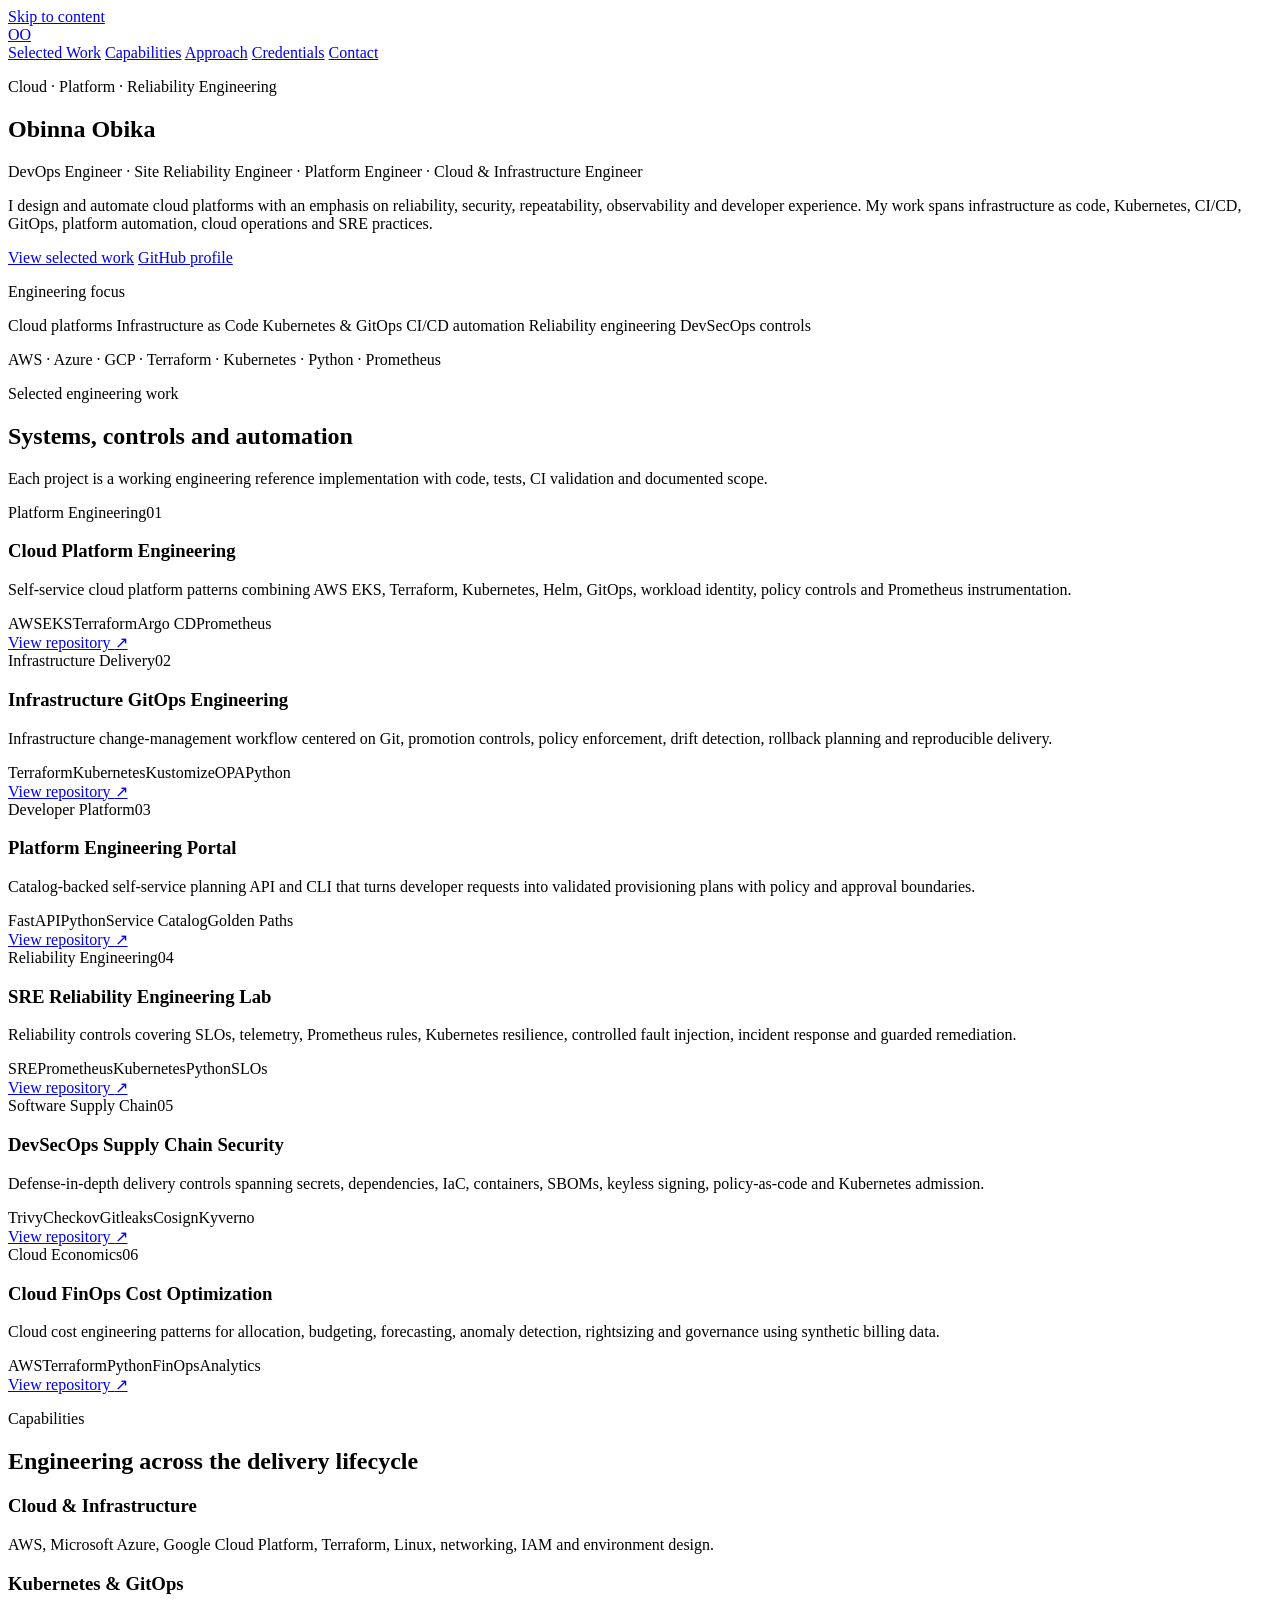
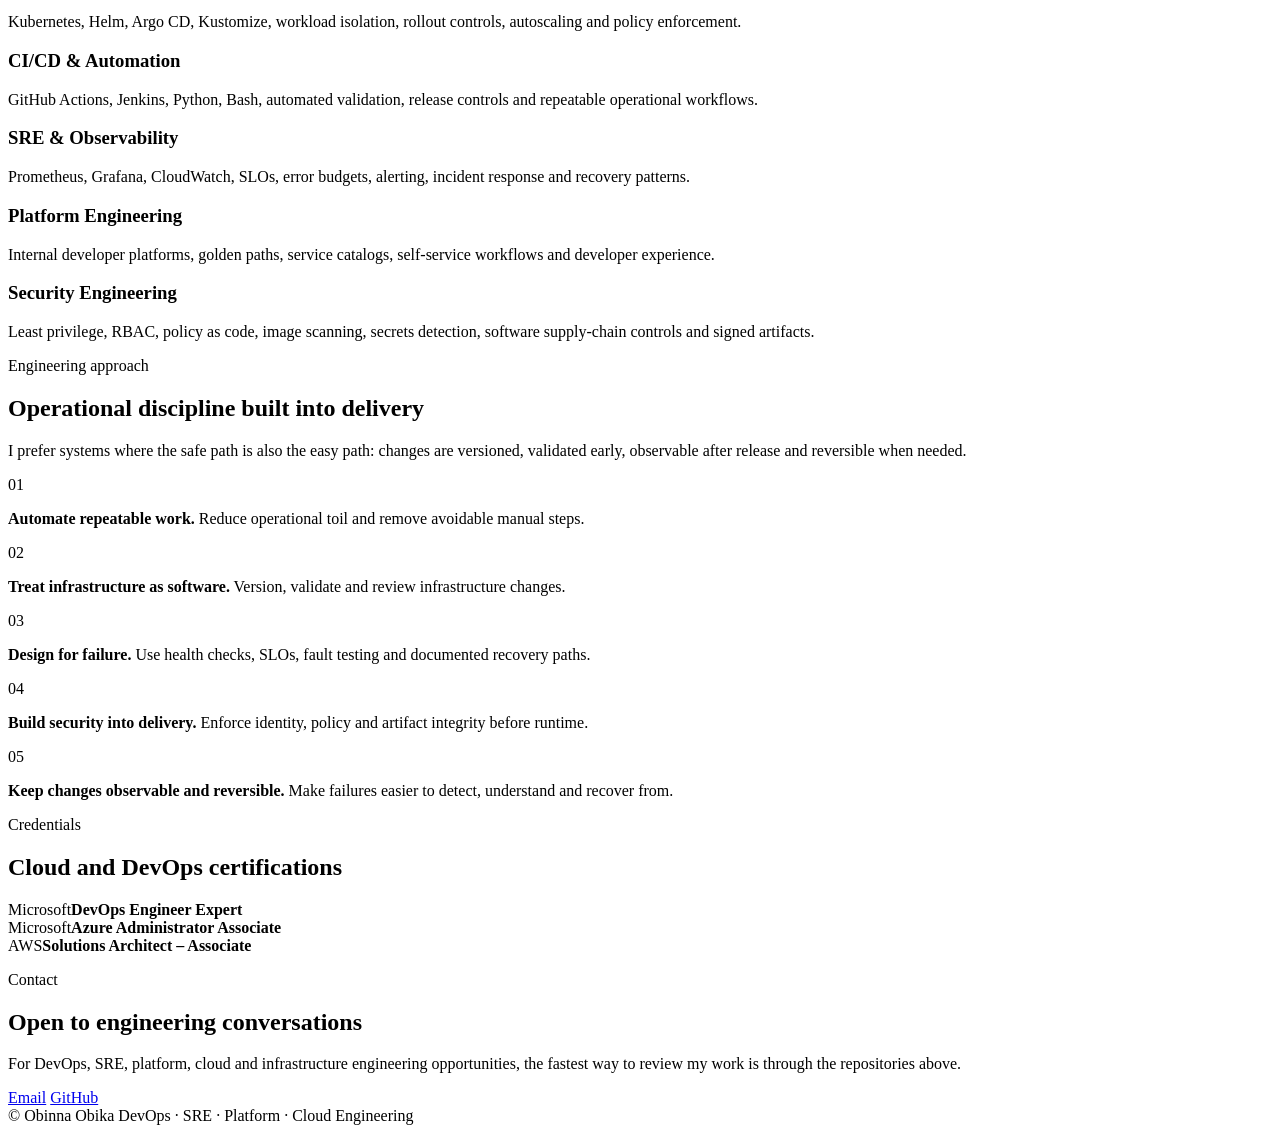
==== docs/index.html @ aaac129c "feat: add professional engineering portfolio site" ====
<!doctype html>
<html lang="en">
<head>
  <meta charset="utf-8">
  <meta name="viewport" content="width=device-width, initial-scale=1">
  <meta name="description" content="Obinna Obika — DevOps, Site Reliability, Platform, Cloud and Infrastructure Engineering portfolio.">
  <meta name="theme-color" content="#0b1220">
  <meta property="og:title" content="Obinna Obika | Engineering Portfolio">
  <meta property="og:description" content="DevOps, SRE, Platform, Cloud and Infrastructure Engineering work focused on reliability, automation, security and developer experience.">
  <meta property="og:type" content="website">
  <title>Obinna Obika | Engineering Portfolio</title>
  <link rel="stylesheet" href="styles.css">
</head>
<body>
  <a class="skip-link" href="#main">Skip to content</a>

  <header class="site-header">
    <div class="container nav-wrap">
      <a class="brand" href="#top" aria-label="Obinna Obika home">OO</a>
      <nav class="nav" aria-label="Primary navigation">
        <a href="#work">Selected Work</a>
        <a href="#capabilities">Capabilities</a>
        <a href="#principles">Approach</a>
        <a href="#credentials">Credentials</a>
        <a class="nav-cta" href="#contact">Contact</a>
      </nav>
    </div>
  </header>

  <main id="main">
    <section class="hero" id="top">
      <div class="container hero-grid">
        <div>
          <p class="eyebrow">Cloud · Platform · Reliability Engineering</p>
          <h1>Obinna Obika</h1>
          <p class="role-line">DevOps Engineer · Site Reliability Engineer · Platform Engineer · Cloud &amp; Infrastructure Engineer</p>
          <p class="hero-copy">I design and automate cloud platforms with an emphasis on reliability, security, repeatability, observability and developer experience. My work spans infrastructure as code, Kubernetes, CI/CD, GitOps, platform automation, cloud operations and SRE practices.</p>
          <div class="hero-actions">
            <a class="button primary" href="#work">View selected work</a>
            <a class="button secondary" href="https://github.com/obinna-obika-devops" target="_blank" rel="noopener">GitHub profile</a>
          </div>
        </div>
        <aside class="focus-card" aria-label="Engineering focus">
          <p class="card-kicker">Engineering focus</p>
          <div class="focus-list">
            <span>Cloud platforms</span>
            <span>Infrastructure as Code</span>
            <span>Kubernetes &amp; GitOps</span>
            <span>CI/CD automation</span>
            <span>Reliability engineering</span>
            <span>DevSecOps controls</span>
          </div>
          <p class="focus-note">AWS · Azure · GCP · Terraform · Kubernetes · Python · Prometheus</p>
        </aside>
      </div>
    </section>

    <section class="section" id="work">
      <div class="container">
        <div class="section-heading">
          <p class="eyebrow">Selected engineering work</p>
          <h2>Systems, controls and automation</h2>
          <p>Each project is a working engineering reference implementation with code, tests, CI validation and documented scope.</p>
        </div>

        <div class="project-grid">
          <article class="project-card featured">
            <div class="project-topline"><span>Platform Engineering</span><span>01</span></div>
            <h3>Cloud Platform Engineering</h3>
            <p>Self-service cloud platform patterns combining AWS EKS, Terraform, Kubernetes, Helm, GitOps, workload identity, policy controls and Prometheus instrumentation.</p>
            <div class="tags"><span>AWS</span><span>EKS</span><span>Terraform</span><span>Argo CD</span><span>Prometheus</span></div>
            <a href="https://github.com/obinna-obika-devops/cloud-platform-engineering" target="_blank" rel="noopener">View repository <span aria-hidden="true">↗</span></a>
          </article>

          <article class="project-card">
            <div class="project-topline"><span>Infrastructure Delivery</span><span>02</span></div>
            <h3>Infrastructure GitOps Engineering</h3>
            <p>Infrastructure change-management workflow centered on Git, promotion controls, policy enforcement, drift detection, rollback planning and reproducible delivery.</p>
            <div class="tags"><span>Terraform</span><span>Kubernetes</span><span>Kustomize</span><span>OPA</span><span>Python</span></div>
            <a href="https://github.com/obinna-obika-devops/infrastructure-gitops-engineering" target="_blank" rel="noopener">View repository <span aria-hidden="true">↗</span></a>
          </article>

          <article class="project-card">
            <div class="project-topline"><span>Developer Platform</span><span>03</span></div>
            <h3>Platform Engineering Portal</h3>
            <p>Catalog-backed self-service planning API and CLI that turns developer requests into validated provisioning plans with policy and approval boundaries.</p>
            <div class="tags"><span>FastAPI</span><span>Python</span><span>Service Catalog</span><span>Golden Paths</span></div>
            <a href="https://github.com/obinna-obika-devops/platform-engineering-portal" target="_blank" rel="noopener">View repository <span aria-hidden="true">↗</span></a>
          </article>

          <article class="project-card">
            <div class="project-topline"><span>Reliability Engineering</span><span>04</span></div>
            <h3>SRE Reliability Engineering Lab</h3>
            <p>Reliability controls covering SLOs, telemetry, Prometheus rules, Kubernetes resilience, controlled fault injection, incident response and guarded remediation.</p>
            <div class="tags"><span>SRE</span><span>Prometheus</span><span>Kubernetes</span><span>Python</span><span>SLOs</span></div>
            <a href="https://github.com/obinna-obika-devops/sre-reliability-engineering-lab" target="_blank" rel="noopener">View repository <span aria-hidden="true">↗</span></a>
          </article>

          <article class="project-card">
            <div class="project-topline"><span>Software Supply Chain</span><span>05</span></div>
            <h3>DevSecOps Supply Chain Security</h3>
            <p>Defense-in-depth delivery controls spanning secrets, dependencies, IaC, containers, SBOMs, keyless signing, policy-as-code and Kubernetes admission.</p>
            <div class="tags"><span>Trivy</span><span>Checkov</span><span>Gitleaks</span><span>Cosign</span><span>Kyverno</span></div>
            <a href="https://github.com/obinna-obika-devops/devsecops-supply-chain-security" target="_blank" rel="noopener">View repository <span aria-hidden="true">↗</span></a>
          </article>

          <article class="project-card">
            <div class="project-topline"><span>Cloud Economics</span><span>06</span></div>
            <h3>Cloud FinOps Cost Optimization</h3>
            <p>Cloud cost engineering patterns for allocation, budgeting, forecasting, anomaly detection, rightsizing and governance using synthetic billing data.</p>
            <div class="tags"><span>AWS</span><span>Terraform</span><span>Python</span><span>FinOps</span><span>Analytics</span></div>
            <a href="https://github.com/obinna-obika-devops/cloud-finops-cost-optimization" target="_blank" rel="noopener">View repository <span aria-hidden="true">↗</span></a>
          </article>
        </div>
      </div>
    </section>

    <section class="section alt" id="capabilities">
      <div class="container">
        <div class="section-heading compact">
          <p class="eyebrow">Capabilities</p>
          <h2>Engineering across the delivery lifecycle</h2>
        </div>
        <div class="capability-grid">
          <div><h3>Cloud &amp; Infrastructure</h3><p>AWS, Microsoft Azure, Google Cloud Platform, Terraform, Linux, networking, IAM and environment design.</p></div>
          <div><h3>Kubernetes &amp; GitOps</h3><p>Kubernetes, Helm, Argo CD, Kustomize, workload isolation, rollout controls, autoscaling and policy enforcement.</p></div>
          <div><h3>CI/CD &amp; Automation</h3><p>GitHub Actions, Jenkins, Python, Bash, automated validation, release controls and repeatable operational workflows.</p></div>
          <div><h3>SRE &amp; Observability</h3><p>Prometheus, Grafana, CloudWatch, SLOs, error budgets, alerting, incident response and recovery patterns.</p></div>
          <div><h3>Platform Engineering</h3><p>Internal developer platforms, golden paths, service catalogs, self-service workflows and developer experience.</p></div>
          <div><h3>Security Engineering</h3><p>Least privilege, RBAC, policy as code, image scanning, secrets detection, software supply-chain controls and signed artifacts.</p></div>
        </div>
      </div>
    </section>

    <section class="section" id="principles">
      <div class="container split">
        <div class="section-heading compact">
          <p class="eyebrow">Engineering approach</p>
          <h2>Operational discipline built into delivery</h2>
          <p>I prefer systems where the safe path is also the easy path: changes are versioned, validated early, observable after release and reversible when needed.</p>
        </div>
        <div class="principles">
          <div><span>01</span><p><strong>Automate repeatable work.</strong> Reduce operational toil and remove avoidable manual steps.</p></div>
          <div><span>02</span><p><strong>Treat infrastructure as software.</strong> Version, validate and review infrastructure changes.</p></div>
          <div><span>03</span><p><strong>Design for failure.</strong> Use health checks, SLOs, fault testing and documented recovery paths.</p></div>
          <div><span>04</span><p><strong>Build security into delivery.</strong> Enforce identity, policy and artifact integrity before runtime.</p></div>
          <div><span>05</span><p><strong>Keep changes observable and reversible.</strong> Make failures easier to detect, understand and recover from.</p></div>
        </div>
      </div>
    </section>

    <section class="section alt" id="credentials">
      <div class="container credentials-wrap">
        <div class="section-heading compact">
          <p class="eyebrow">Credentials</p>
          <h2>Cloud and DevOps certifications</h2>
        </div>
        <div class="credential-grid">
          <div class="credential"><span>Microsoft</span><strong>DevOps Engineer Expert</strong></div>
          <div class="credential"><span>Microsoft</span><strong>Azure Administrator Associate</strong></div>
          <div class="credential"><span>AWS</span><strong>Solutions Architect – Associate</strong></div>
        </div>
      </div>
    </section>

    <section class="section contact" id="contact">
      <div class="container contact-grid">
        <div>
          <p class="eyebrow">Contact</p>
          <h2>Open to engineering conversations</h2>
          <p>For DevOps, SRE, platform, cloud and infrastructure engineering opportunities, the fastest way to review my work is through the repositories above.</p>
        </div>
        <div class="contact-actions">
          <a class="button primary" href="mailto:bilolo74@gmail.com">Email</a>
          <a class="button secondary" href="https://github.com/obinna-obika-devops" target="_blank" rel="noopener">GitHub</a>
        </div>
      </div>
    </section>
  </main>

  <footer>
    <div class="container footer-wrap">
      <span>© <span id="year"></span> Obinna Obika</span>
      <span>DevOps · SRE · Platform · Cloud Engineering</span>
    </div>
  </footer>

  <script src="script.js"></script>
</body>
</html>
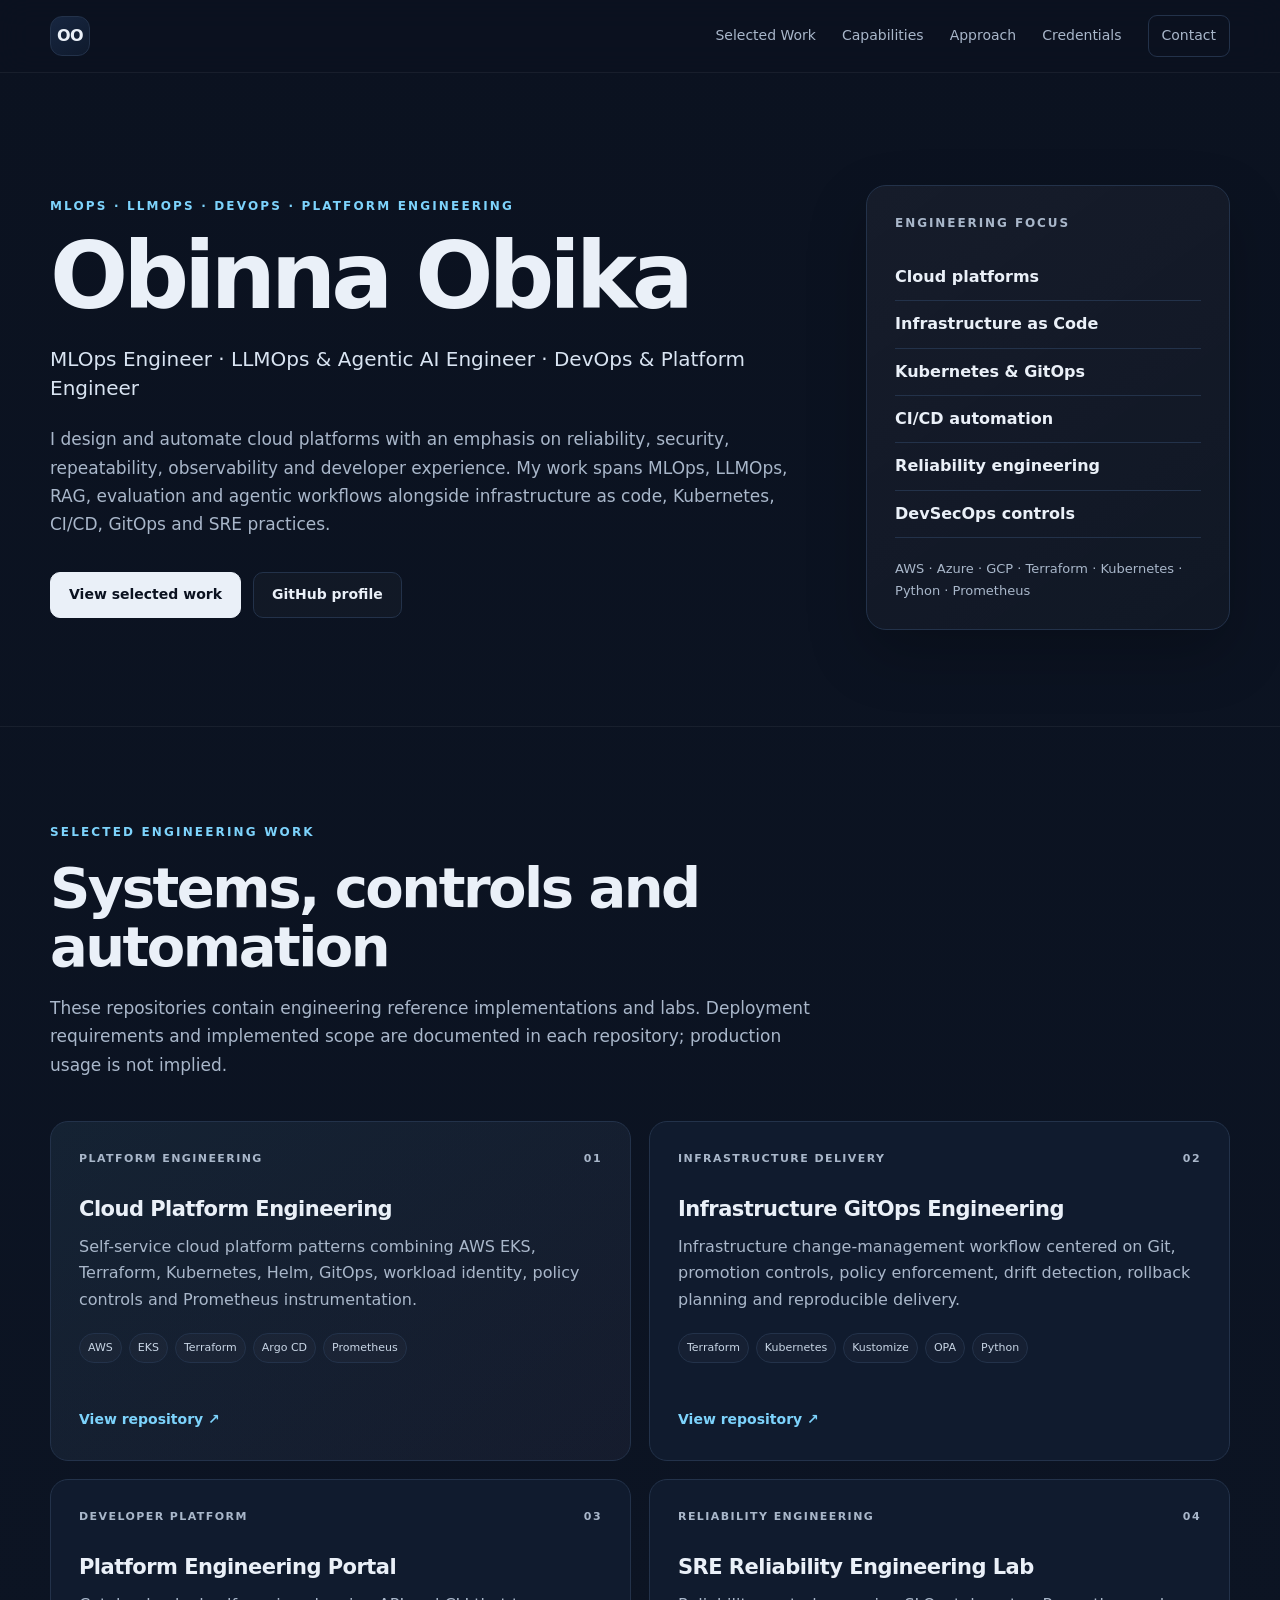
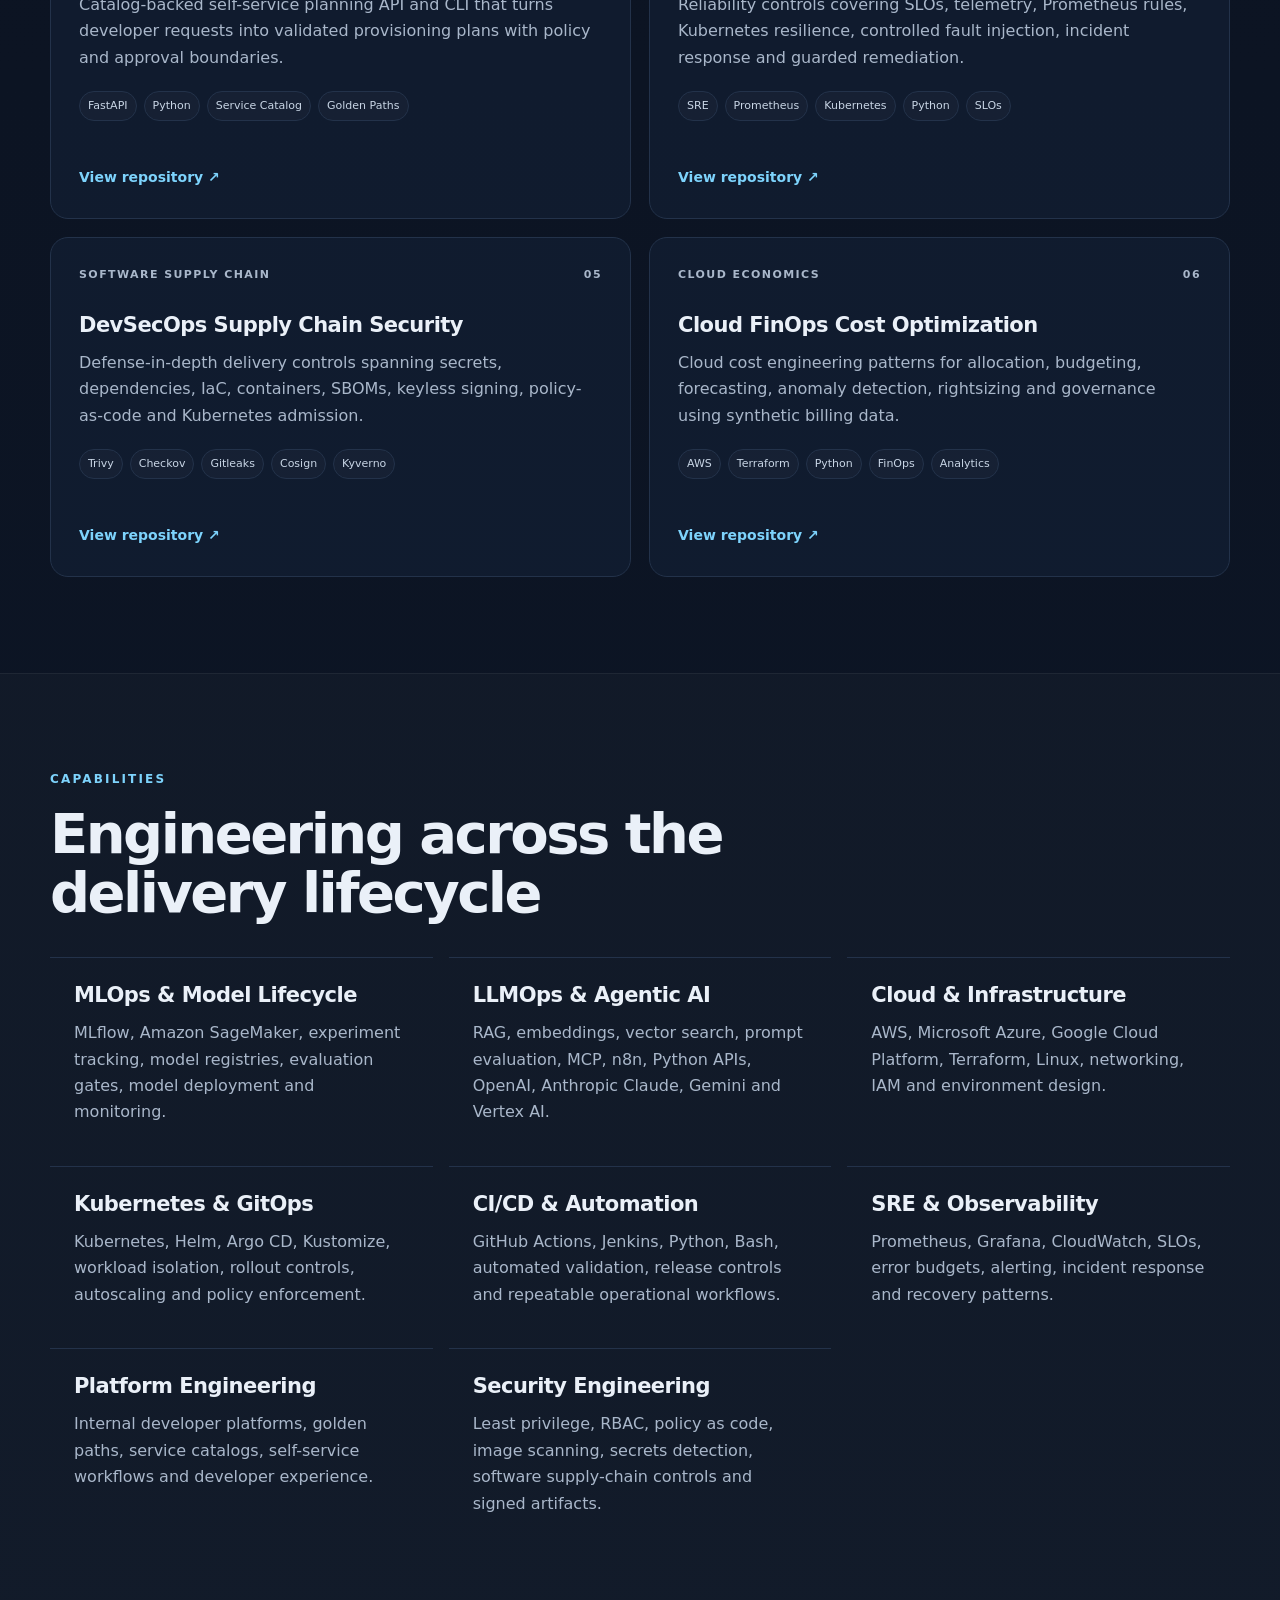
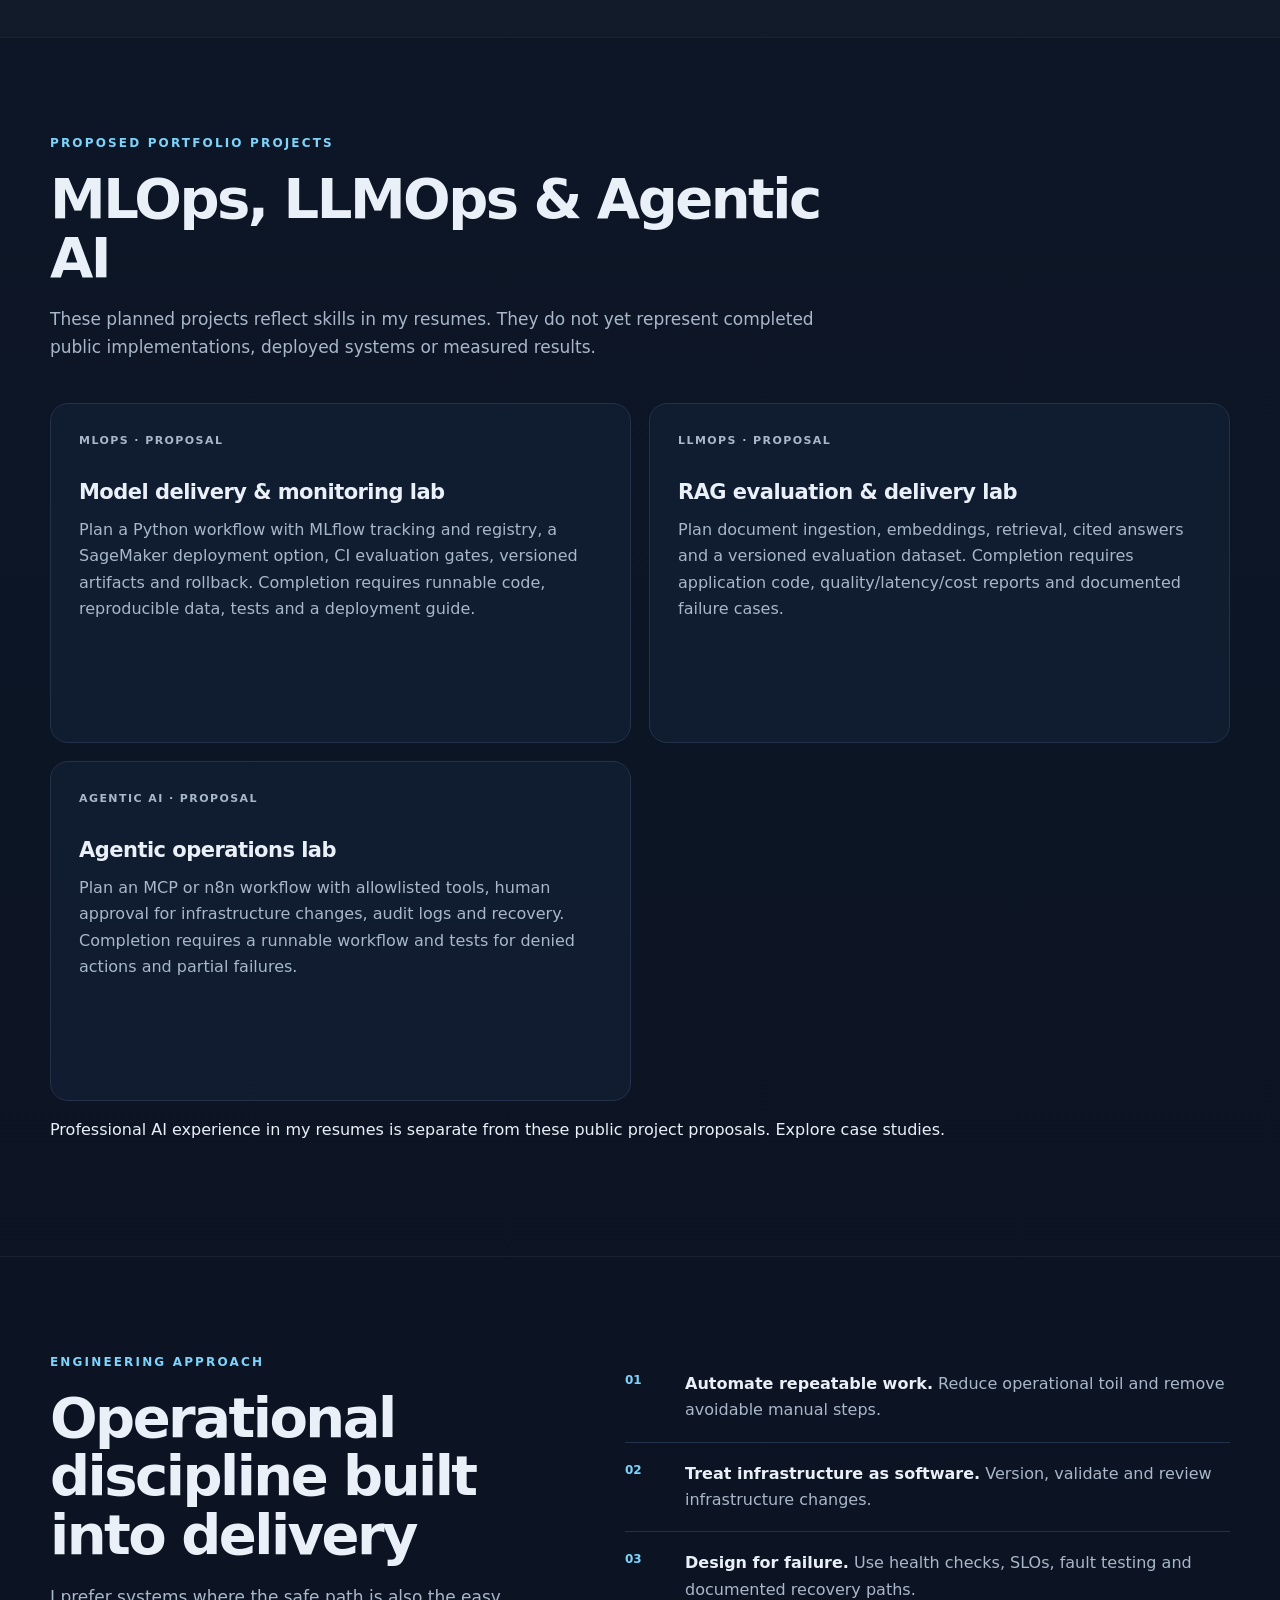
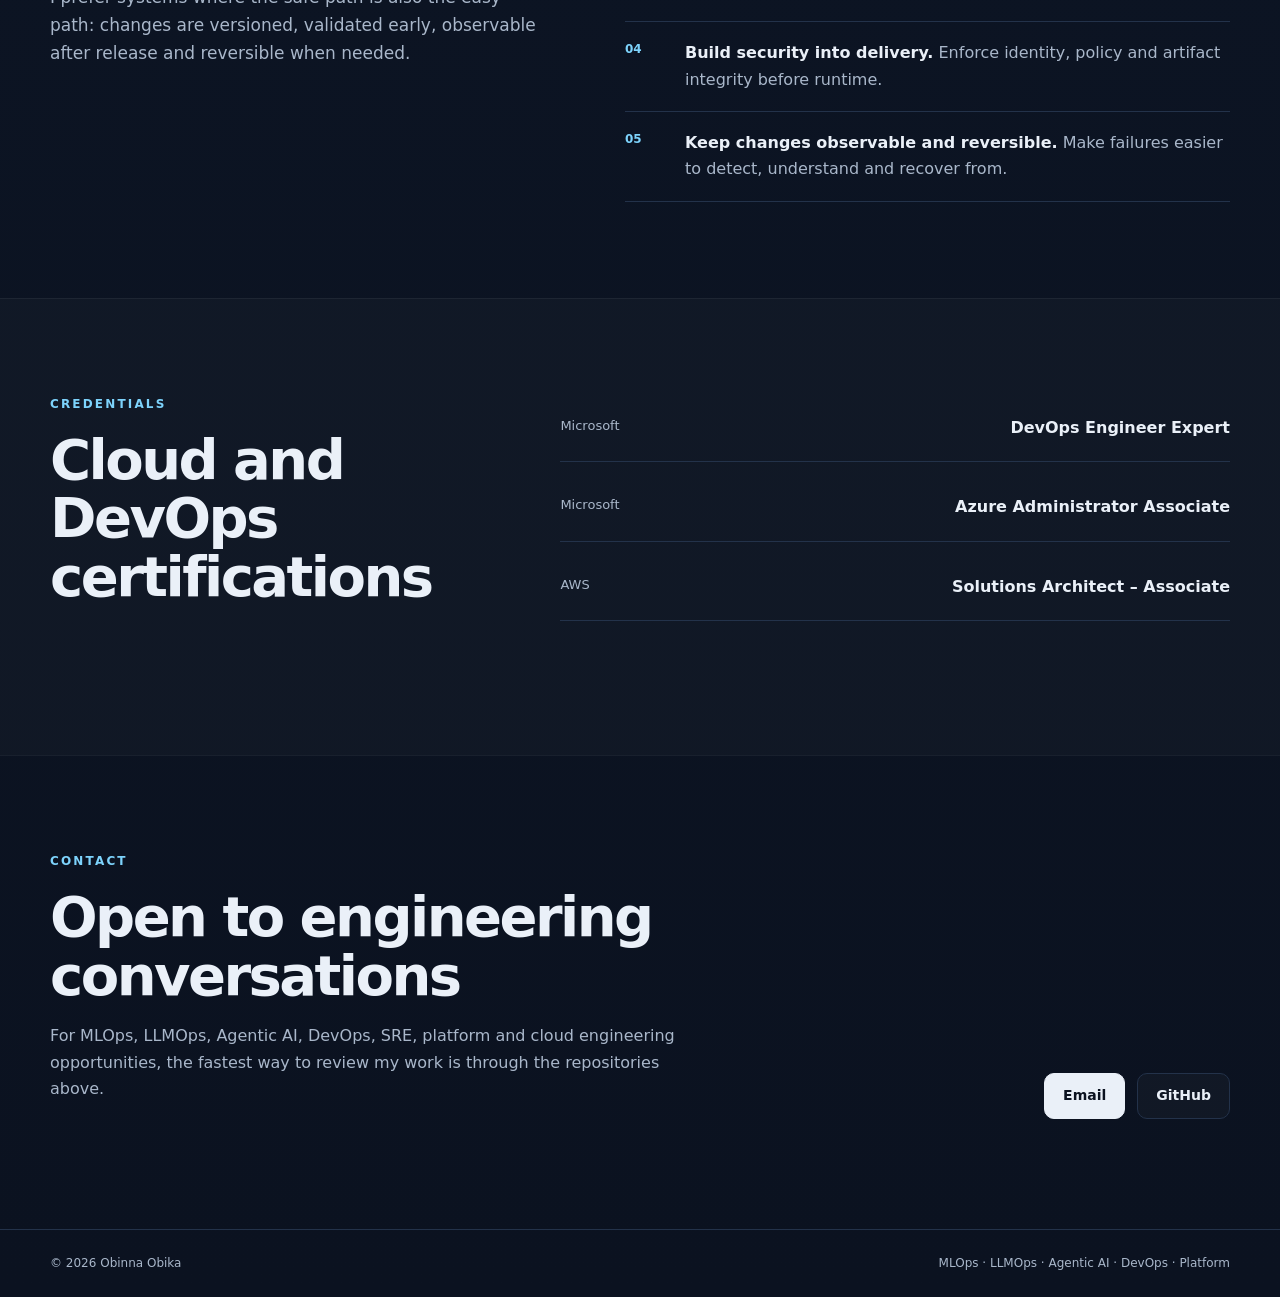
==== commit 6290f071: "Position MLOps and LLMOps alongside platform engineering in docs/index.html" ====
--- a/docs/index.html
+++ b/docs/index.html
@@ -3,10 +3,10 @@
 <head>
   <meta charset="utf-8">
   <meta name="viewport" content="width=device-width, initial-scale=1">
-  <meta name="description" content="Obinna Obika — DevOps, Site Reliability, Platform, Cloud and Infrastructure Engineering portfolio.">
+  <meta name="description" content="Obinna Obika — MLOps, LLMOps, Agentic AI, DevOps and Platform Engineering portfolio.">
   <meta name="theme-color" content="#0b1220">
   <meta property="og:title" content="Obinna Obika | Engineering Portfolio">
-  <meta property="og:description" content="DevOps, SRE, Platform, Cloud and Infrastructure Engineering work focused on reliability, automation, security and developer experience.">
+  <meta property="og:description" content="MLOps, LLMOps and Agentic AI alongside DevOps, SRE and cloud platform engineering, with clearly scoped reference work and proposed AI projects.">
   <meta property="og:type" content="website">
   <title>Obinna Obika | Engineering Portfolio</title>
   <link rel="stylesheet" href="styles.css">
@@ -31,10 +31,10 @@
     <section class="hero" id="top">
       <div class="container hero-grid">
         <div>
-          <p class="eyebrow">Cloud · Platform · Reliability Engineering</p>
+          <p class="eyebrow">MLOps · LLMOps · DevOps · Platform Engineering</p>
           <h1>Obinna Obika</h1>
-          <p class="role-line">DevOps Engineer · Site Reliability Engineer · Platform Engineer · Cloud &amp; Infrastructure Engineer</p>
-          <p class="hero-copy">I design and automate cloud platforms with an emphasis on reliability, security, repeatability, observability and developer experience. My work spans infrastructure as code, Kubernetes, CI/CD, GitOps, platform automation, cloud operations and SRE practices.</p>
+          <p class="role-line">MLOps Engineer · LLMOps &amp; Agentic AI Engineer · DevOps &amp; Platform Engineer</p>
+          <p class="hero-copy">I design and automate cloud platforms with an emphasis on reliability, security, repeatability, observability and developer experience. My work spans MLOps, LLMOps, RAG, evaluation and agentic workflows alongside infrastructure as code, Kubernetes, CI/CD, GitOps and SRE practices.</p>
           <div class="hero-actions">
             <a class="button primary" href="#work">View selected work</a>
             <a class="button secondary" href="https://github.com/obinna-obika-devops" target="_blank" rel="noopener">GitHub profile</a>
@@ -60,7 +60,7 @@
         <div class="section-heading">
           <p class="eyebrow">Selected engineering work</p>
           <h2>Systems, controls and automation</h2>
-          <p>Each project is a working engineering reference implementation with code, tests, CI validation and documented scope.</p>
+          <p>These repositories contain engineering reference implementations and labs. Deployment requirements and implemented scope are documented in each repository; production usage is not implied.</p>
         </div>
 
         <div class="project-grid">
@@ -121,7 +121,7 @@
           <p class="eyebrow">Capabilities</p>
           <h2>Engineering across the delivery lifecycle</h2>
         </div>
-        <div class="capability-grid">
+        <div class="capability-grid"><div><h3>MLOps &amp; Model Lifecycle</h3><p>MLflow, Amazon SageMaker, experiment tracking, model registries, evaluation gates, model deployment and monitoring.</p></div><div><h3>LLMOps &amp; Agentic AI</h3><p>RAG, embeddings, vector search, prompt evaluation, MCP, n8n, Python APIs, OpenAI, Anthropic Claude, Gemini and Vertex AI.</p></div>
           <div><h3>Cloud &amp; Infrastructure</h3><p>AWS, Microsoft Azure, Google Cloud Platform, Terraform, Linux, networking, IAM and environment design.</p></div>
           <div><h3>Kubernetes &amp; GitOps</h3><p>Kubernetes, Helm, Argo CD, Kustomize, workload isolation, rollout controls, autoscaling and policy enforcement.</p></div>
           <div><h3>CI/CD &amp; Automation</h3><p>GitHub Actions, Jenkins, Python, Bash, automated validation, release controls and repeatable operational workflows.</p></div>
@@ -132,6 +132,7 @@
       </div>
     </section>
 
+<section class="section" id="ai-roadmap"><div class="container"><div class="section-heading"><p class="eyebrow">Proposed portfolio projects</p><h2>MLOps, LLMOps &amp; Agentic AI</h2><p>These planned projects reflect skills in my resumes. They do not yet represent completed public implementations, deployed systems or measured results.</p></div><div class="project-grid"><article class="project-card"><div class="project-topline"><span>MLOps · Proposal</span></div><h3>Model delivery &amp; monitoring lab</h3><p>Plan a Python workflow with MLflow tracking and registry, a SageMaker deployment option, CI evaluation gates, versioned artifacts and rollback. Completion requires runnable code, reproducible data, tests and a deployment guide.</p></article><article class="project-card"><div class="project-topline"><span>LLMOps · Proposal</span></div><h3>RAG evaluation &amp; delivery lab</h3><p>Plan document ingestion, embeddings, retrieval, cited answers and a versioned evaluation dataset. Completion requires application code, quality/latency/cost reports and documented failure cases.</p></article><article class="project-card"><div class="project-topline"><span>Agentic AI · Proposal</span></div><h3>Agentic operations lab</h3><p>Plan an MCP or n8n workflow with allowlisted tools, human approval for infrastructure changes, audit logs and recovery. Completion requires a runnable workflow and tests for denied actions and partial failures.</p></article></div><p>Professional AI experience in my resumes is separate from these public project proposals. <a href="https://case-studies.bilolomedia.com">Explore case studies</a>.</p></div></section>
     <section class="section" id="principles">
       <div class="container split">
         <div class="section-heading compact">
@@ -168,7 +169,7 @@
         <div>
           <p class="eyebrow">Contact</p>
           <h2>Open to engineering conversations</h2>
-          <p>For DevOps, SRE, platform, cloud and infrastructure engineering opportunities, the fastest way to review my work is through the repositories above.</p>
+          <p>For MLOps, LLMOps, Agentic AI, DevOps, SRE, platform and cloud engineering opportunities, the fastest way to review my work is through the repositories above.</p>
         </div>
         <div class="contact-actions">
           <a class="button primary" href="mailto:bilolo74@gmail.com">Email</a>
@@ -181,7 +182,7 @@
   <footer>
     <div class="container footer-wrap">
       <span>© <span id="year"></span> Obinna Obika</span>
-      <span>DevOps · SRE · Platform · Cloud Engineering</span>
+      <span>MLOps · LLMOps · Agentic AI · DevOps · Platform</span>
     </div>
   </footer>
 
--- a/docs/styles.css
+++ b/docs/styles.css
@@ -0,0 +1 @@
+:root{--bg:#0b1220;--bg2:#0f1a2d;--panel:#131f34;--text:#eaf0f8;--muted:#a9b7ca;--line:#23324a;--accent:#7dd3fc;--accent2:#c4b5fd;--max:1180px;--shadow:0 24px 60px rgba(0,0,0,.22)}*{box-sizing:border-box}html{scroll-behavior:smooth}body{margin:0;background:linear-gradient(180deg,#0b1220 0%,#0d1626 55%,#0b1220 100%);color:var(--text);font-family:Inter,ui-sans-serif,system-ui,-apple-system,BlinkMacSystemFont,"Segoe UI",sans-serif;line-height:1.65}a{color:inherit;text-decoration:none}.container{width:min(calc(100% - 40px),var(--max));margin:auto}.skip-link{position:absolute;left:-9999px;top:0}.skip-link:focus{left:16px;top:16px;background:#fff;color:#000;padding:10px 14px;border-radius:8px;z-index:100}.site-header{position:sticky;top:0;z-index:20;background:rgba(11,18,32,.82);backdrop-filter:blur(16px);border-bottom:1px solid rgba(255,255,255,.06)}.nav-wrap{height:72px;display:flex;align-items:center;justify-content:space-between}.brand{display:grid;place-items:center;width:40px;height:40px;border:1px solid var(--line);border-radius:12px;font-weight:800;letter-spacing:-.04em;background:linear-gradient(145deg,#172640,#0f1a2d)}.nav{display:flex;gap:26px;align-items:center;color:var(--muted);font-size:14px}.nav a:hover{color:var(--text)}.nav-cta{border:1px solid var(--line);padding:8px 13px;border-radius:9px}.hero{padding:112px 0 96px}.hero-grid{display:grid;grid-template-columns:minmax(0,1.55fr) minmax(280px,.75fr);gap:64px;align-items:center}.eyebrow{text-transform:uppercase;letter-spacing:.18em;font-size:12px;font-weight:800;color:var(--accent);margin:0 0 16px}h1{font-size:clamp(52px,8vw,92px);line-height:.96;letter-spacing:-.055em;margin:0 0 24px}h2{font-size:clamp(34px,5vw,56px);line-height:1.05;letter-spacing:-.045em;margin:0 0 18px}h3{font-size:21px;line-height:1.25;letter-spacing:-.025em;margin:0 0 12px}.role-line{font-size:20px;line-height:1.45;max-width:780px;margin:0 0 22px;color:#d9e4f2}.hero-copy{font-size:17px;max-width:760px;color:var(--muted);margin:0}.hero-actions,.contact-actions{display:flex;gap:12px;flex-wrap:wrap;margin-top:34px}.button{display:inline-flex;align-items:center;justify-content:center;min-height:46px;padding:0 18px;border-radius:10px;font-weight:750;font-size:14px;border:1px solid var(--line);transition:.2s ease}.button:hover{transform:translateY(-1px)}.button.primary{background:var(--text);color:#0b1220;border-color:var(--text)}.button.secondary{background:rgba(255,255,255,.025)}.focus-card{border:1px solid var(--line);border-radius:20px;padding:28px;background:linear-gradient(145deg,rgba(255,255,255,.045),rgba(255,255,255,.018));box-shadow:var(--shadow)}.card-kicker{font-size:12px;text-transform:uppercase;letter-spacing:.16em;color:var(--muted);font-weight:800;margin:0 0 20px}.focus-list{display:grid;gap:0}.focus-list span{padding:10px 0;border-bottom:1px solid var(--line);font-weight:650}.focus-note{color:var(--muted);font-size:13px;margin:20px 0 0}.section{padding:96px 0;border-top:1px solid rgba(255,255,255,.055)}.section.alt{background:rgba(255,255,255,.018)}.section-heading{max-width:780px;margin-bottom:42px}.section-heading p:not(.eyebrow){color:var(--muted);font-size:17px;margin:0}.section-heading.compact{margin-bottom:34px}.project-grid{display:grid;grid-template-columns:repeat(2,minmax(0,1fr));gap:18px}.project-card{display:flex;flex-direction:column;min-height:340px;padding:28px;border:1px solid var(--line);border-radius:18px;background:rgba(19,31,52,.68);transition:.2s ease}.project-card:hover{transform:translateY(-3px);border-color:#35506f;background:rgba(19,31,52,.92)}.project-card.featured{background:linear-gradient(145deg,rgba(125,211,252,.08),rgba(196,181,253,.05))}.project-topline{display:flex;justify-content:space-between;gap:16px;color:var(--muted);font-size:11px;font-weight:800;text-transform:uppercase;letter-spacing:.13em;margin-bottom:28px}.project-card p{color:var(--muted);margin:0 0 20px}.project-card>a{margin-top:auto;font-size:14px;font-weight:800;color:var(--accent)}.tags{display:flex;flex-wrap:wrap;gap:7px;margin:0 0 28px}.tags span{font-size:11px;padding:5px 8px;border:1px solid var(--line);border-radius:999px;color:#c8d5e5;background:rgba(255,255,255,.025)}.capability-grid{display:grid;grid-template-columns:repeat(3,minmax(0,1fr));gap:16px}.capability-grid>div{padding:24px;border-top:1px solid var(--line)}.capability-grid p{margin:0;color:var(--muted)}.split{display:grid;grid-template-columns:minmax(0,.9fr) minmax(0,1.1fr);gap:80px;align-items:start}.principles{display:grid}.principles>div{display:grid;grid-template-columns:44px 1fr;gap:16px;padding:18px 0;border-bottom:1px solid var(--line)}.principles span{color:var(--accent);font-size:12px;font-weight:800}.principles p{margin:0;color:var(--muted)}.principles strong{color:var(--text)}.credentials-wrap{display:grid;grid-template-columns:.8fr 1.2fr;gap:64px;align-items:start}.credential-grid{display:grid;gap:12px}.credential{display:flex;justify-content:space-between;gap:20px;padding:20px 0;border-bottom:1px solid var(--line)}.credential span{color:var(--muted);font-size:13px}.credential strong{text-align:right}.contact{padding-bottom:110px}.contact-grid{display:grid;grid-template-columns:1.3fr .7fr;gap:60px;align-items:end}.contact-grid p:not(.eyebrow){color:var(--muted);max-width:660px}.contact-actions{justify-content:flex-end;margin:0}footer{border-top:1px solid var(--line);padding:24px 0;color:var(--muted);font-size:12px}.footer-wrap{display:flex;justify-content:space-between;gap:20px;flex-wrap:wrap}@media(max-width:900px){.nav{gap:15px}.nav a:not(.nav-cta){display:none}.hero{padding:84px 0 72px}.hero-grid,.split,.credentials-wrap,.contact-grid{grid-template-columns:1fr;gap:36px}.project-grid{grid-template-columns:1fr}.capability-grid{grid-template-columns:repeat(2,minmax(0,1fr))}.contact-actions{justify-content:flex-start}}@media(max-width:600px){.container{width:min(calc(100% - 28px),var(--max))}.hero{padding-top:68px}h1{font-size:52px}.role-line{font-size:17px}.section{padding:72px 0}.capability-grid{grid-template-columns:1fr}.capability-grid>div{padding:20px 0}.project-card{padding:22px;min-height:0}.credential{flex-direction:column;gap:4px}.credential strong{text-align:left}.footer-wrap{flex-direction:column}.focus-card{padding:22px}}@media(prefers-reduced-motion:reduce){html{scroll-behavior:auto}*{transition:none!important}}
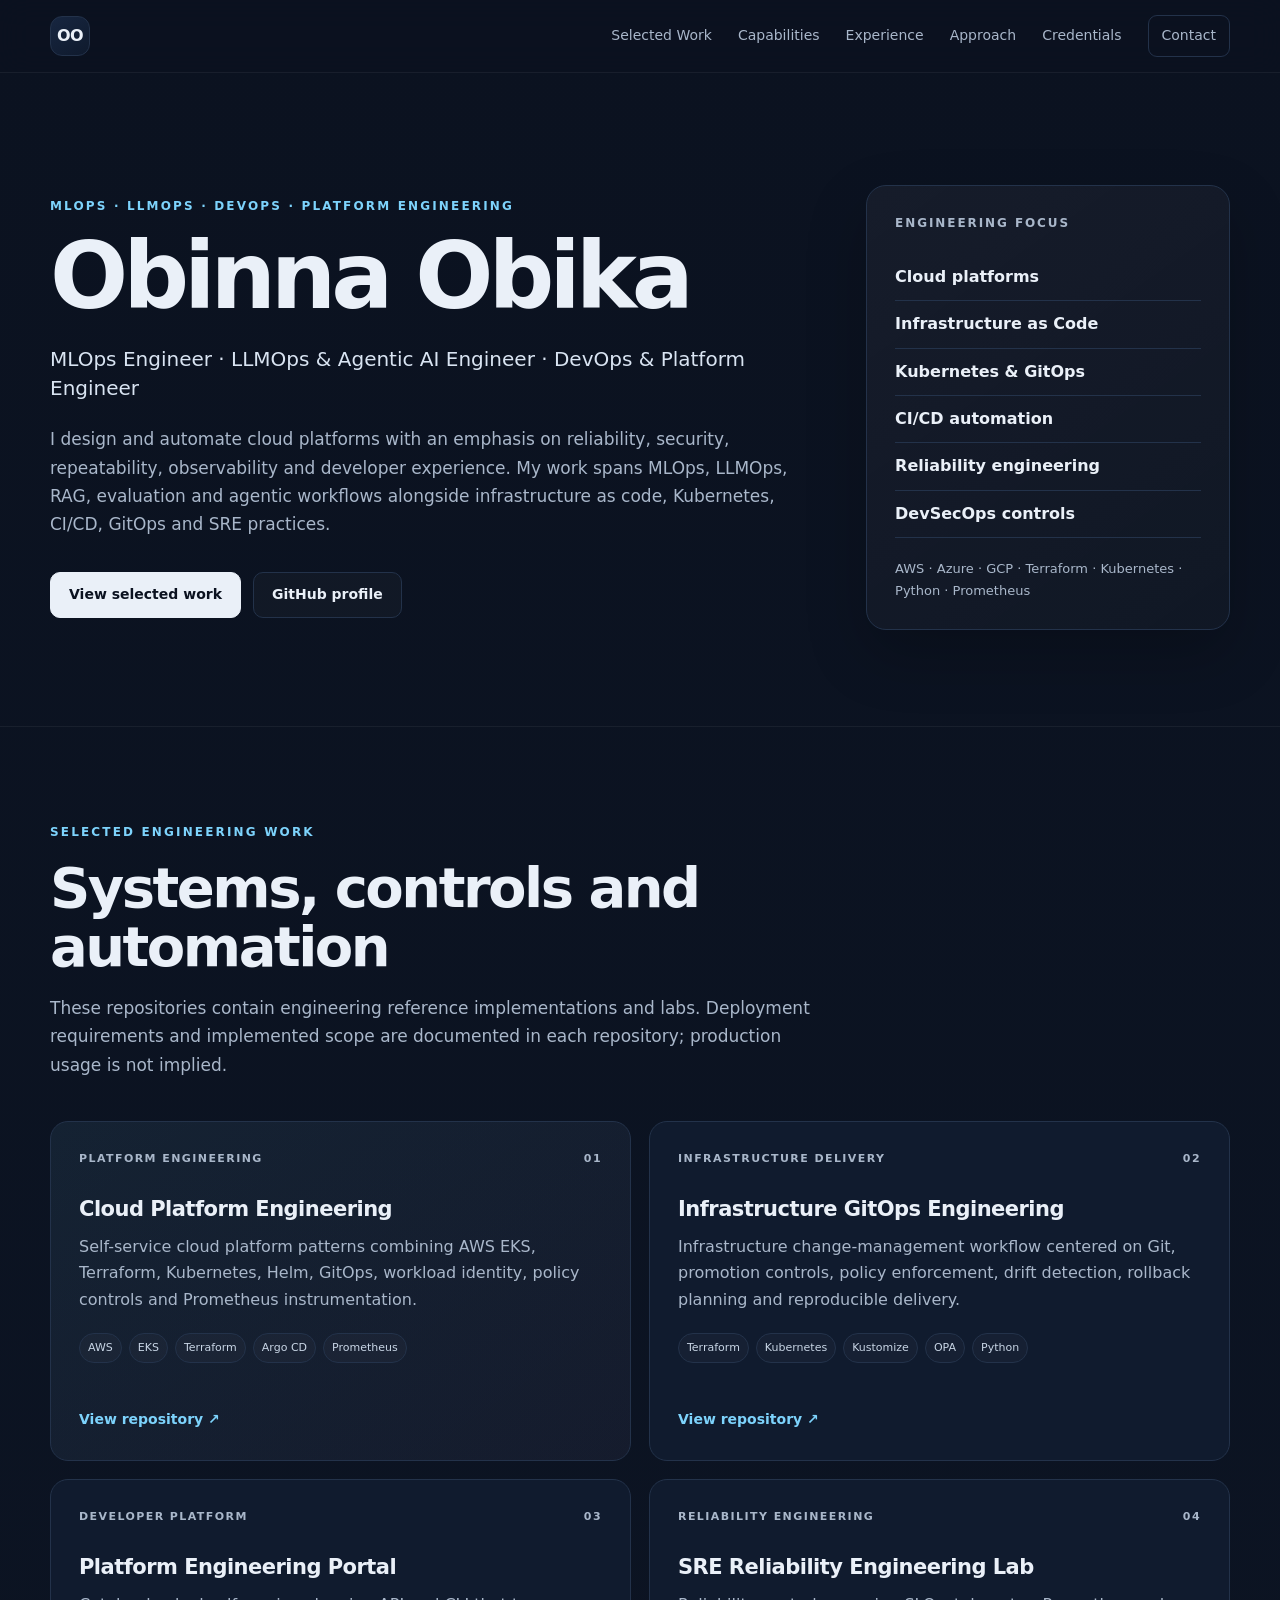
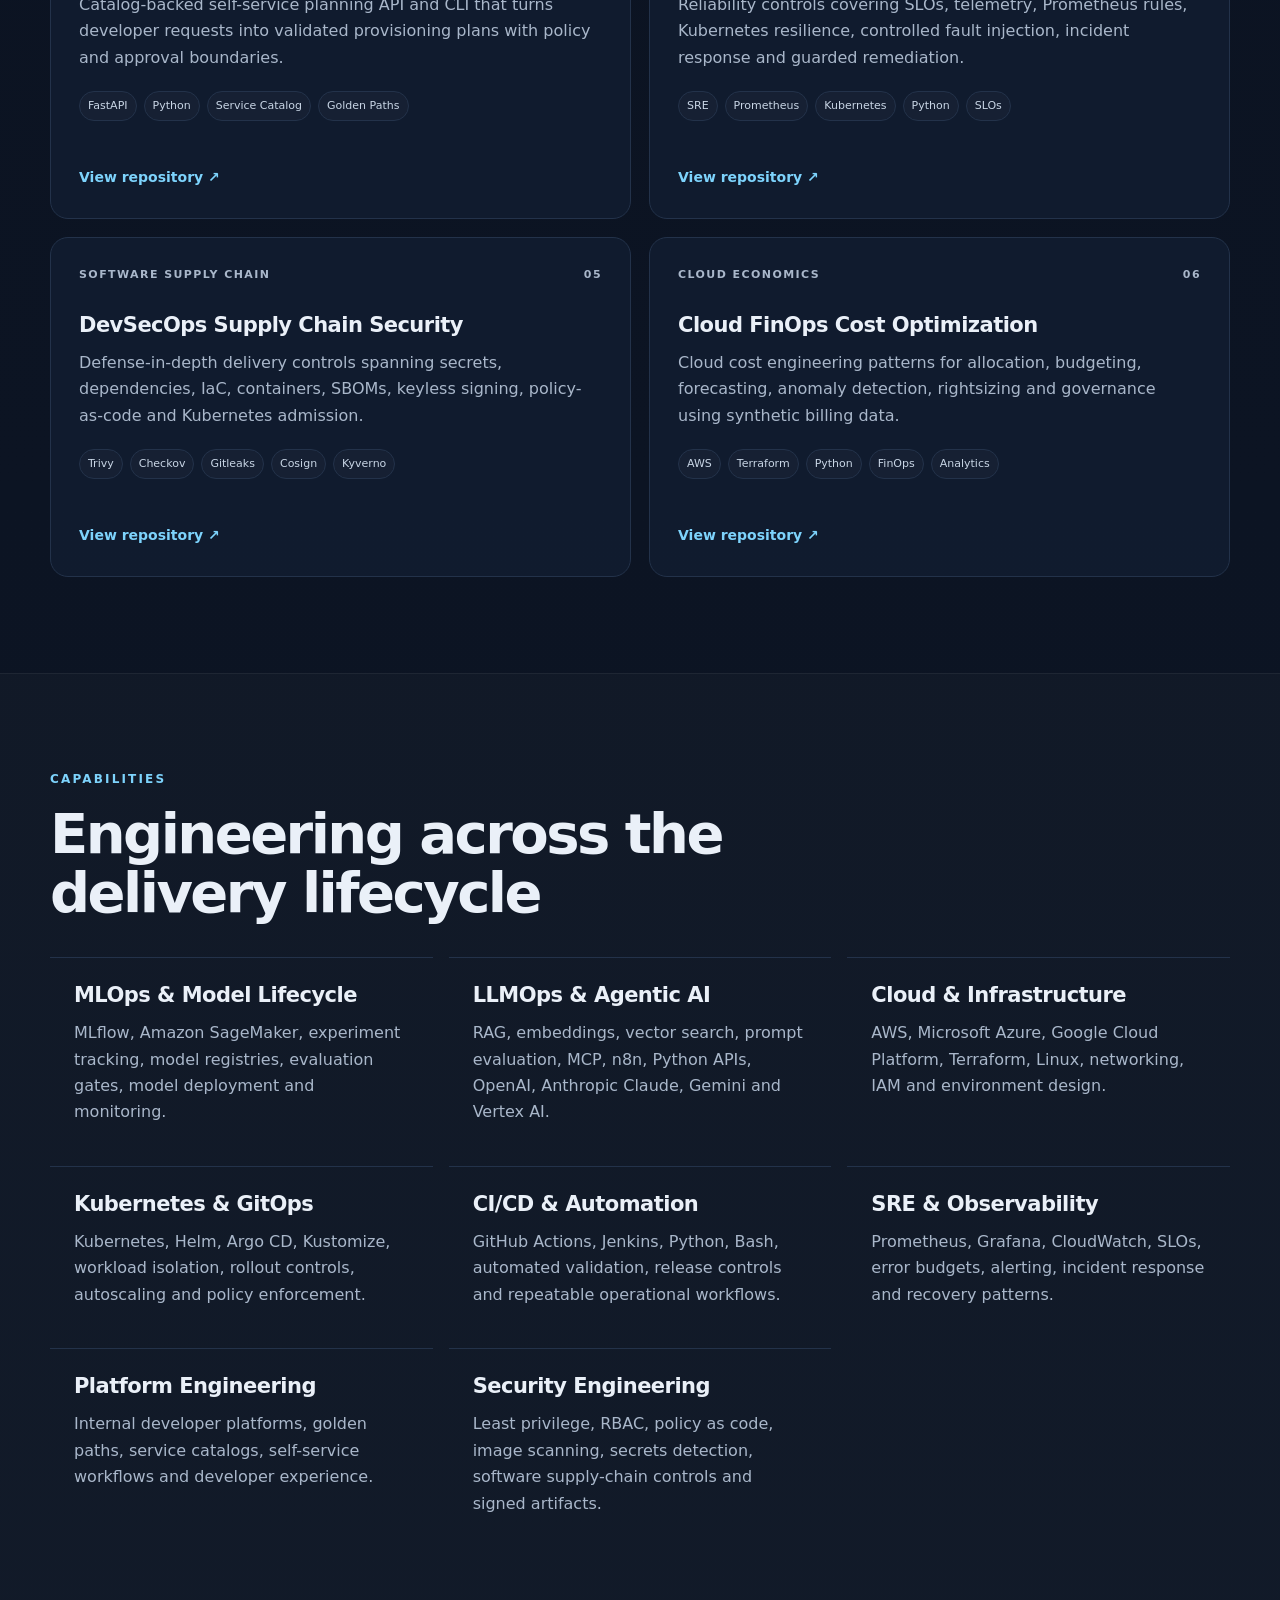
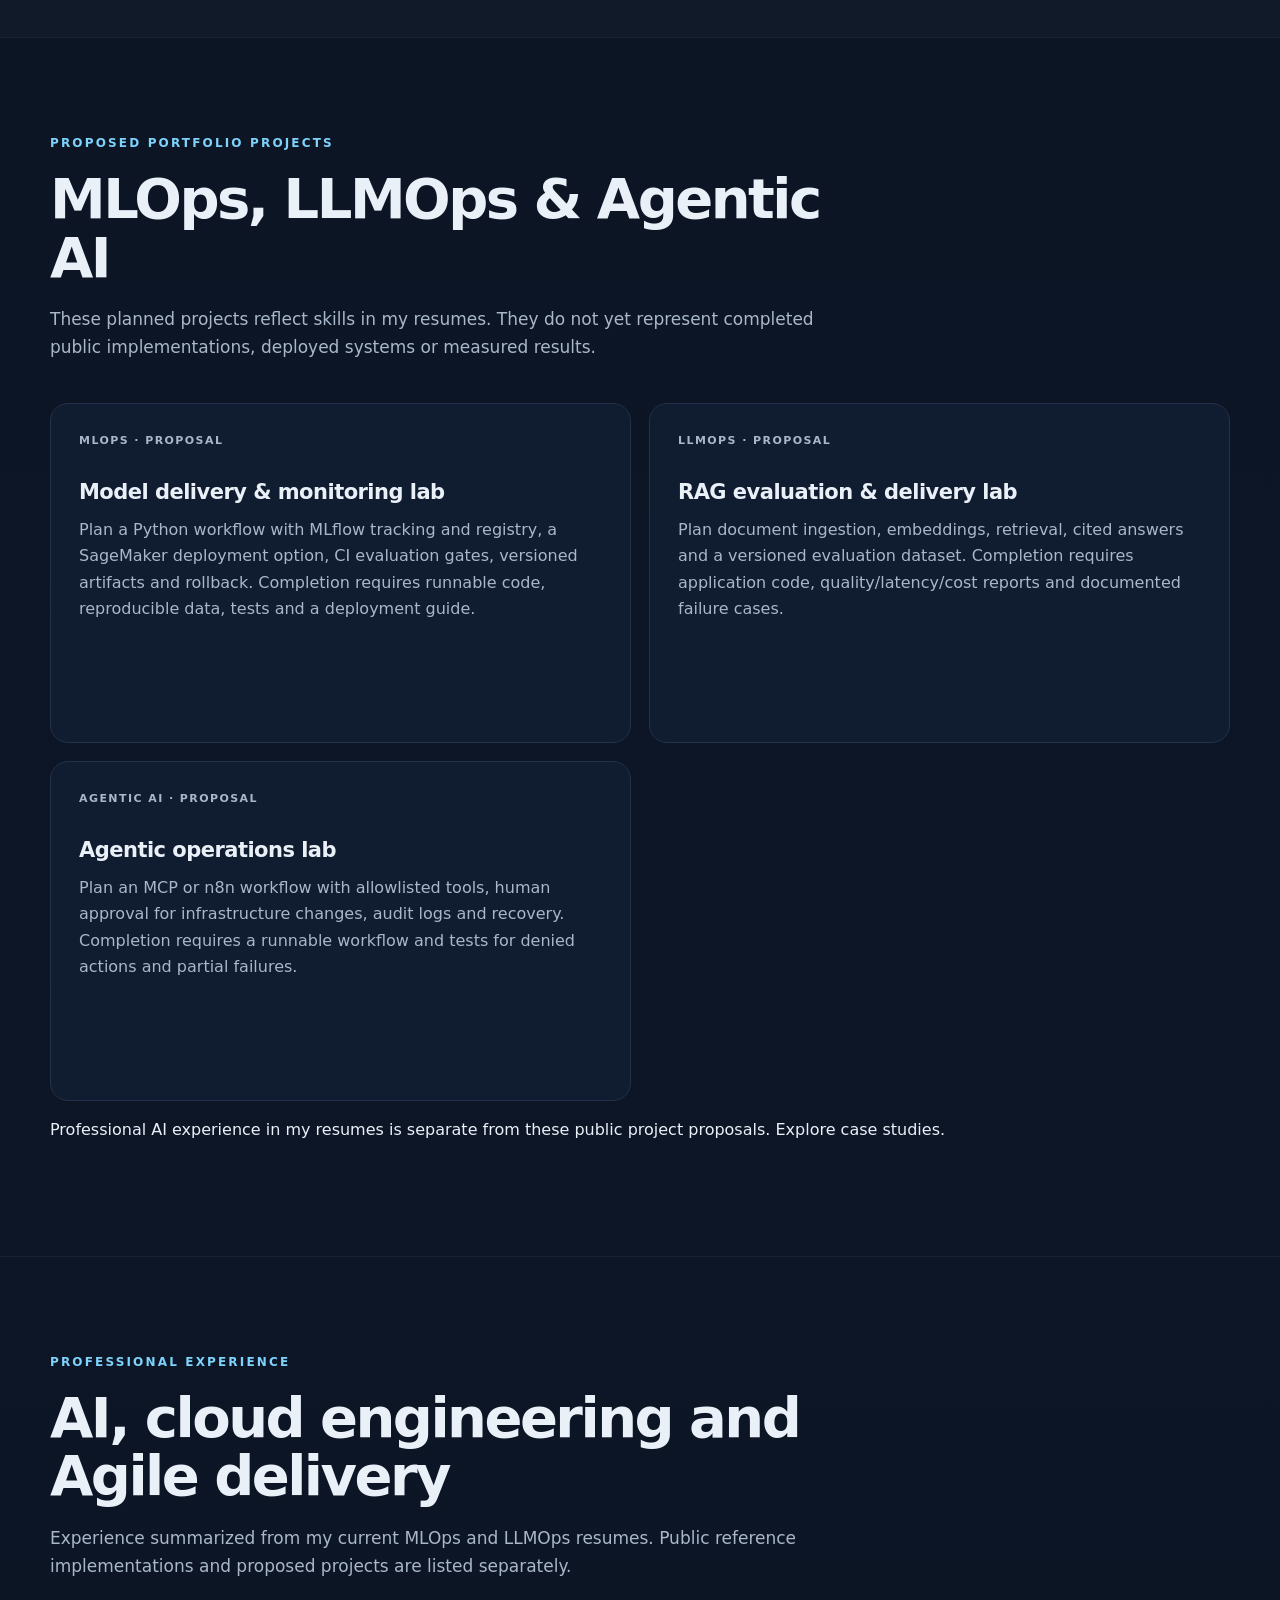
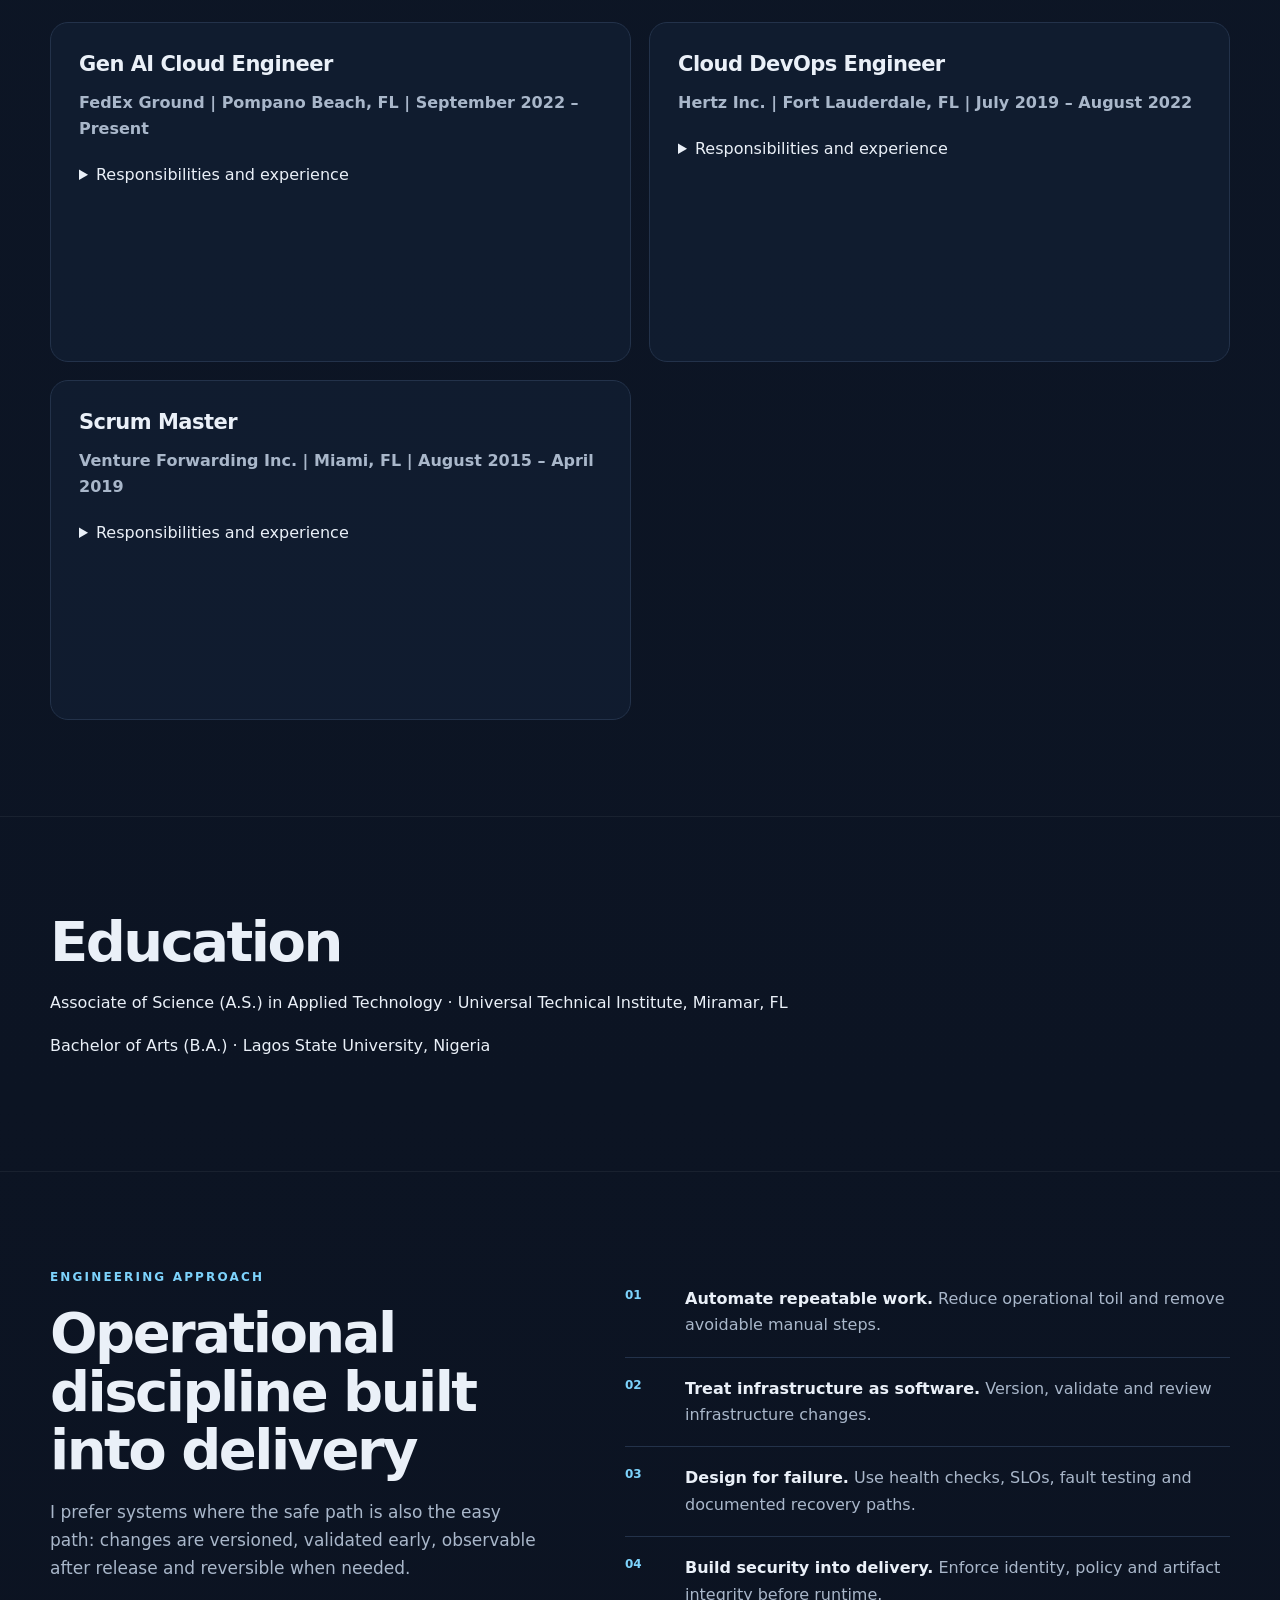
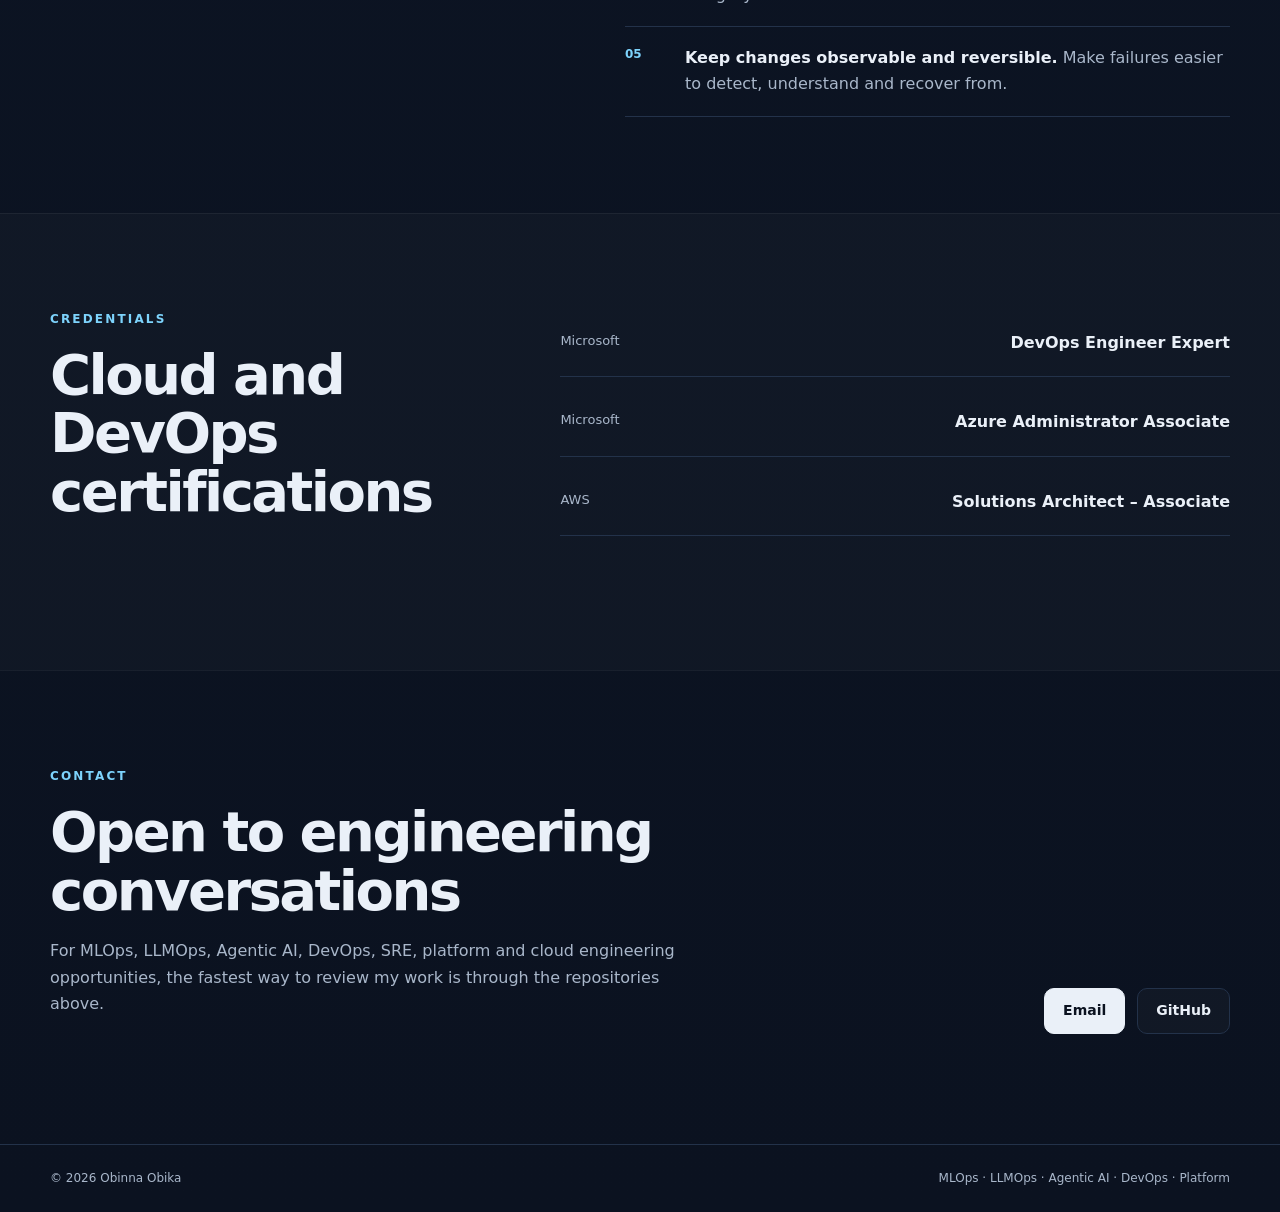
==== commit a670127c: "Align professional experience, education and certifications with supplied resumes" ====
--- a/docs/index.html
+++ b/docs/index.html
@@ -19,7 +19,7 @@
       <a class="brand" href="#top" aria-label="Obinna Obika home">OO</a>
       <nav class="nav" aria-label="Primary navigation">
         <a href="#work">Selected Work</a>
-        <a href="#capabilities">Capabilities</a>
+        <a href="#capabilities">Capabilities</a><a href="#experience">Experience</a>
         <a href="#principles">Approach</a>
         <a href="#credentials">Credentials</a>
         <a class="nav-cta" href="#contact">Contact</a>
@@ -133,7 +133,7 @@
     </section>
 
 <section class="section" id="ai-roadmap"><div class="container"><div class="section-heading"><p class="eyebrow">Proposed portfolio projects</p><h2>MLOps, LLMOps &amp; Agentic AI</h2><p>These planned projects reflect skills in my resumes. They do not yet represent completed public implementations, deployed systems or measured results.</p></div><div class="project-grid"><article class="project-card"><div class="project-topline"><span>MLOps · Proposal</span></div><h3>Model delivery &amp; monitoring lab</h3><p>Plan a Python workflow with MLflow tracking and registry, a SageMaker deployment option, CI evaluation gates, versioned artifacts and rollback. Completion requires runnable code, reproducible data, tests and a deployment guide.</p></article><article class="project-card"><div class="project-topline"><span>LLMOps · Proposal</span></div><h3>RAG evaluation &amp; delivery lab</h3><p>Plan document ingestion, embeddings, retrieval, cited answers and a versioned evaluation dataset. Completion requires application code, quality/latency/cost reports and documented failure cases.</p></article><article class="project-card"><div class="project-topline"><span>Agentic AI · Proposal</span></div><h3>Agentic operations lab</h3><p>Plan an MCP or n8n workflow with allowlisted tools, human approval for infrastructure changes, audit logs and recovery. Completion requires a runnable workflow and tests for denied actions and partial failures.</p></article></div><p>Professional AI experience in my resumes is separate from these public project proposals. <a href="https://case-studies.bilolomedia.com">Explore case studies</a>.</p></div></section>
-    <section class="section" id="principles">
+<section class="section" id="experience"><div class="container"><div class="section-heading"><p class="eyebrow">Professional experience</p><h2>AI, cloud engineering and Agile delivery</h2><p>Experience summarized from my current MLOps and LLMOps resumes. Public reference implementations and proposed projects are listed separately.</p></div><div class="project-grid"><article class="project-card"><h3>Gen AI Cloud Engineer</h3><p><strong>FedEx Ground | Pompano Beach, FL | September 2022 – Present</strong></p><details><summary>Responsibilities and experience</summary><ul><li>Designed and implemented end-to-end MLOps and LLMOps pipelines integrating model development, automated testing, evaluation, deployment, monitoring, and lifecycle management across cloud environments.</li><li>Integrated MLOps tools such as MLflow and Amazon SageMaker to support experiment tracking, model versioning, model registry management, and controlled deployment workflows.</li><li>Designed, developed, and deployed Generative AI and Large Language Model (LLM) applications using Python, OpenAI, Anthropic Claude, Google Gemini, AWS, and Google Vertex AI to automate enterprise workflows and support AI-driven business solutions.</li><li>Designed and maintained automated CI/CD pipelines for AI/ML applications using GitHub Actions, Azure DevOps, Jenkins, and Terraform, integrating code validation, container builds, model evaluation, and production deployment.</li><li>Containerized and deployed AI/ML applications using Docker, Kubernetes, Azure Kubernetes Service (AKS), and Amazon EKS, supporting scalable model inference, workload orchestration, and high availability.</li><li>Developed Retrieval-Augmented Generation (RAG) solutions using document ingestion, text chunking, embeddings, vector databases, semantic search, and retrieval pipelines to improve enterprise knowledge retrieval and contextual AI responses.</li><li>Implemented prompt engineering, model evaluation, and automated testing frameworks to assess LLM response accuracy, relevance, latency, reliability, and cost before production deployment.</li><li>Developed Python-based AI services and REST APIs to support model inference, data processing, LLM orchestration, application integration, and automated operational workflows.</li><li>Developed observability and monitoring solutions using Prometheus, Grafana, Loki, Azure Monitor, and AWS CloudWatch to track model inference latency, API performance, application errors, resource utilization, and infrastructure health.</li><li>Built AI agents and agentic workflows using Model Context Protocol (MCP), n8n, function calling, and REST APIs to automate multi-step engineering and operational processes.</li><li>Automated cloud infrastructure provisioning and configuration using Terraform, Azure Bicep, and Infrastructure as Code (IaC) to establish reproducible development, testing, staging, and production environments.</li><li>Implemented GitOps-based deployment workflows using Argo CD and Helm to manage Kubernetes application releases, configuration updates, and rollback procedures.</li><li>Designed and managed cloud infrastructure across AWS, Microsoft Azure, and Google Cloud Platform (GCP), supporting AI application hosting, data processing, model inference, and enterprise cloud workloads.</li><li>Implemented secure AI/ML infrastructure using AWS IAM, Azure RBAC, Azure Key Vault, AWS Secrets Manager, private networking, and least-privilege access controls to protect model endpoints, credentials, and application data.</li><li>Applied Site Reliability Engineering (SRE) principles to AI/ML platforms, including proactive alerting, incident response, root cause analysis, autoscaling, capacity planning, and service reliability improvements.</li><li>Troubleshot production issues involving LLM applications, RAG retrieval pipelines, model-serving APIs, Kubernetes workloads, cloud networking, IAM permissions, and CI/CD deployment failures.</li><li>Collaborated with data scientists, AI engineers, software developers, and cloud infrastructure teams to streamline model deployment, improve platform reliability, and establish standardized MLOps and DevOps practices.</li></ul></details></article><article class="project-card"><h3>Cloud DevOps Engineer</h3><p><strong>Hertz Inc. | Fort Lauderdale, FL | July 2019 – August 2022</strong></p><details><summary>Responsibilities and experience</summary><ul><li>Designed, deployed, and maintained scalable AWS and Microsoft Azure cloud infrastructure to support enterprise applications, development environments, and production workloads.</li><li>Built and maintained CI/CD pipelines using Jenkins, Azure DevOps, Git, and GitHub to automate application builds, testing, deployments, and release management.</li><li>Automated cloud infrastructure provisioning and configuration management using Terraform and Infrastructure as Code (IaC), improving deployment consistency and reducing manual intervention.</li><li>Developed Python and Bash automation scripts for infrastructure provisioning, system health checks, configuration validation, deployment operations, and routine maintenance.</li><li>Supported containerized application deployments using Docker and Kubernetes, assisting with application scalability, workload orchestration, and deployment reliability.</li><li>Designed and maintained secure hybrid cloud connectivity using Site-to-Site VPN, Azure ExpressRoute, and AWS Direct Connect, supporting enterprise cloud migration and integration initiatives.</li><li>Configured and managed cloud networking components, including AWS VPCs, Azure Virtual Networks, subnets, routing tables, security groups, load balancers, and DNS services.</li><li>Implemented infrastructure and application monitoring using Grafana, Nagios, and cloud-native monitoring tools to track system availability, application performance, and infrastructure utilization.</li><li>Supported DevOps release management processes, including deployment validation, environment configuration, troubleshooting, and rollback procedures.</li><li>Implemented cloud security practices using AWS IAM, Azure RBAC, access controls, and secure configuration management to protect infrastructure and applications.</li><li>Participated in production incident response, root cause analysis, backup and recovery operations, and infrastructure troubleshooting to improve service reliability.</li><li>Developed technical documentation, operational runbooks, architecture diagrams, deployment procedures, and incident reports to support engineering operations and knowledge sharing.</li><li>Collaborated with software development, infrastructure, networking, and security teams to improve deployment automation, troubleshoot production issues, and maintain reliable cloud environments.</li></ul></details></article><article class="project-card"><h3>Scrum Master</h3><p><strong>Venture Forwarding Inc. | Miami, FL | August 2015 – April 2019</strong></p><details><summary>Responsibilities and experience</summary><ul><li>Facilitated Agile Scrum ceremonies, including Daily Stand-ups, Sprint Planning, Sprint Reviews, Sprint Retrospectives, and Backlog Refinement to support efficient software development and delivery.</li><li>Collaborated with software developers, DevOps engineers, QA teams, Product Owners, and stakeholders to coordinate application development, testing, infrastructure changes, and production releases.</li><li>Supported Agile software delivery and DevOps practices by coordinating CI/CD activities, deployment schedules, release planning, and cross-functional technical dependencies.</li><li>Managed sprint backlogs, user stories, acceptance criteria, and delivery priorities using Jira and Confluence to maintain alignment with business requirements and engineering objectives.</li><li>Monitored sprint velocity, burndown charts, cycle time, and delivery metrics to identify bottlenecks, improve workflow efficiency, and strengthen delivery predictability.</li><li>Facilitated collaboration between development, infrastructure, and operations teams to resolve technical blockers, manage dependencies, and improve application release readiness.</li><li>Promoted continuous integration, automated testing, and continuous delivery practices by helping engineering teams incorporate DevOps activities into Agile sprint planning.</li><li>Coordinated production release readiness, change management activities, risk assessments, and post-release reviews to support stable application deployments.</li><li>Conducted sprint retrospectives, identified process inefficiencies, and implemented continuous improvement initiatives to strengthen team productivity, software quality, and operational efficiency.</li><li>Maintained Agile project documentation, sprint reports, delivery dashboards, and stakeholder communications to ensure transparency, accountability, and consistent project execution.</li></ul></details></article></div></div></section><section class="section" id="education"><div class="container"><h2>Education</h2><p>Associate of Science (A.S.) in Applied Technology · Universal Technical Institute, Miramar, FL</p><p>Bachelor of Arts (B.A.) · Lagos State University, Nigeria</p></div></section>    <section class="section" id="principles">
       <div class="container split">
         <div class="section-heading compact">
           <p class="eyebrow">Engineering approach</p>
@@ -188,4 +188,4 @@
 
   <script src="script.js"></script>
 </body>
-</html>+</html>
